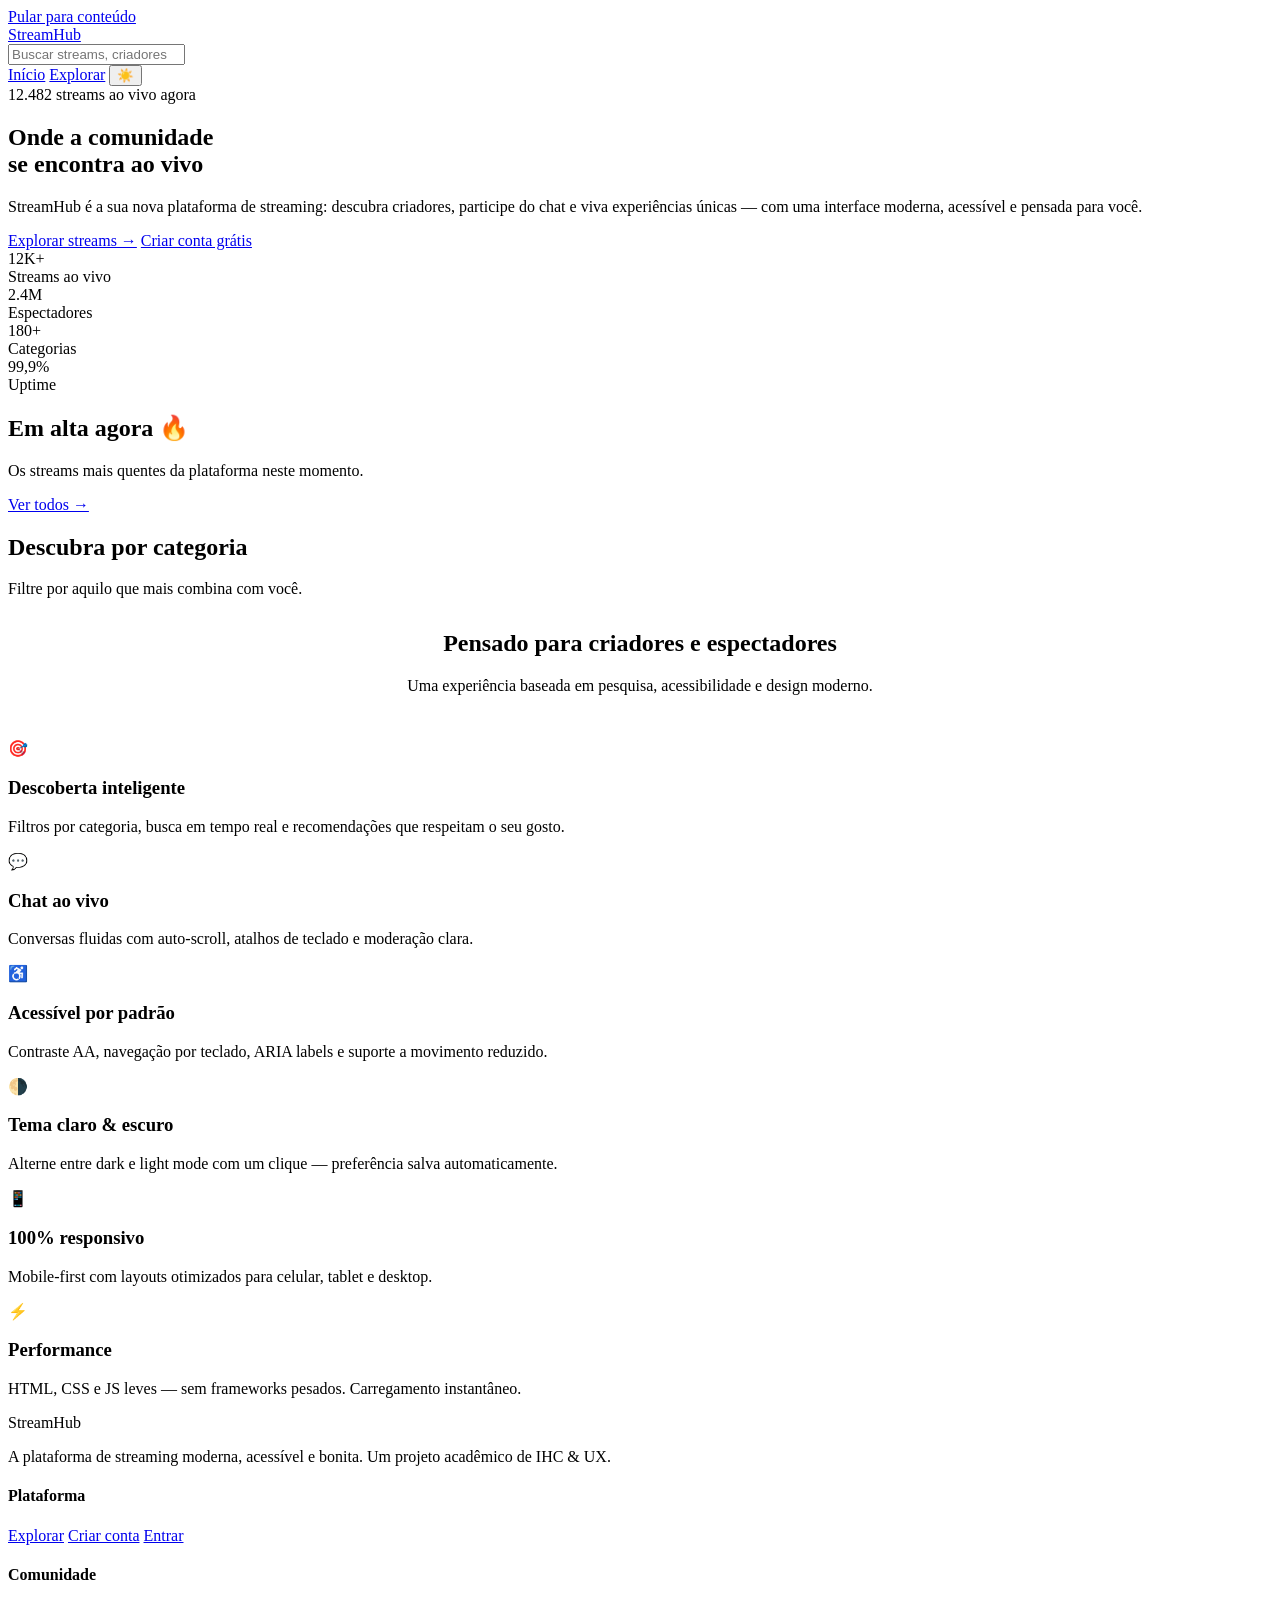
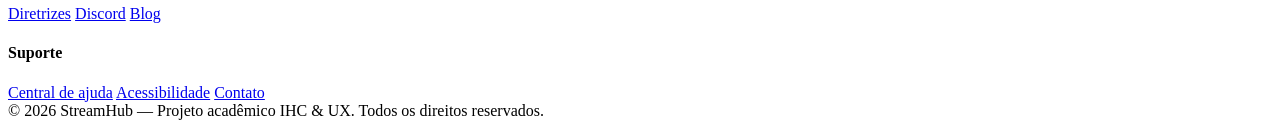
==== index.html @ b690c0f3 "Upload Html arquives Upload de todo o conjunto de arquivos HTML da página" ====
<!DOCTYPE html>
<html lang="pt-BR">
<head>
<meta charset="UTF-8">
<meta name="viewport" content="width=device-width, initial-scale=1">
<title>StreamHub — A nova era do streaming ao vivo</title>
<meta name="description" content="StreamHub: descubra criadores, assista lives e participe do chat em uma plataforma de streaming moderna, acessível e responsiva.">
<link rel="preconnect" href="https://fonts.googleapis.com">
<link rel="preconnect" href="https://fonts.gstatic.com" crossorigin>
<link href="https://fonts.googleapis.com/css2?family=Inter:wght@400;500;600;700;800&display=swap" rel="stylesheet">
<link rel="stylesheet" href="assets/css/style.css">
<link rel="stylesheet" href="assets/css/responsive.css">
</head>
<body>
<a class="skip-link" href="#main">Pular para conteúdo</a>

<header class="navbar">
  <div class="nav-inner">
    <a href="index.html" class="brand" aria-label="StreamHub — início">
      <span class="brand-mark" aria-hidden="true"></span>
      <span class="brand-name">StreamHub</span>
    </a>
    <div class="nav-search">
      <input id="nav-search-input" type="search" placeholder="Buscar streams, criadores ou categorias..." aria-label="Buscar">
    </div>
    <nav class="nav-links" aria-label="Principal">
      <a class="nav-link active" href="index.html"><span class="lbl">Início</span></a>
      <a class="nav-link" href="dashboard.html"><span class="lbl">Explorar</span></a>
      <button id="theme-toggle" class="icon-btn" title="Alternar tema" aria-label="Alternar tema">☀️</button>
      <span id="nav-session" style="display:flex;gap:6px;align-items:center;"></span>
    </nav>
  </div>
</header>

<main id="main">
  <section class="hero">
    <span class="orb orb-1" aria-hidden="true"></span>
    <span class="orb orb-2" aria-hidden="true"></span>
    <div class="hero-inner">
      <span class="hero-badge"><span class="dot"></span> 12.482 streams ao vivo agora</span>
      <h1>Onde a comunidade<br><span class="grad">se encontra ao vivo</span></h1>
      <p>StreamHub é a sua nova plataforma de streaming: descubra criadores, participe do chat e viva experiências únicas — com uma interface moderna, acessível e pensada para você.</p>
      <div class="hero-cta">
        <a class="btn btn-primary btn-lg" href="dashboard.html">Explorar streams →</a>
        <a class="btn btn-ghost btn-lg" href="cadastro.html">Criar conta grátis</a>
      </div>

      <div class="stats-bar">
        <div class="stat"><div class="stat-num">12K+</div><div class="stat-label">Streams ao vivo</div></div>
        <div class="stat"><div class="stat-num">2.4M</div><div class="stat-label">Espectadores</div></div>
        <div class="stat"><div class="stat-num">180+</div><div class="stat-label">Categorias</div></div>
        <div class="stat"><div class="stat-num">99,9%</div><div class="stat-label">Uptime</div></div>
      </div>
    </div>
  </section>

  <section class="section">
    <div class="container">
      <div class="section-head">
        <div>
          <h2 class="section-title">Em alta agora 🔥</h2>
          <p class="section-sub">Os streams mais quentes da plataforma neste momento.</p>
        </div>
        <a class="btn btn-ghost" href="dashboard.html">Ver todos →</a>
      </div>
      <div id="grid-trending" class="grid"></div>
    </div>
  </section>

  <section class="section" style="padding-top:0;">
    <div class="container">
      <div class="section-head">
        <div>
          <h2 class="section-title">Descubra por categoria</h2>
          <p class="section-sub">Filtre por aquilo que mais combina com você.</p>
        </div>
      </div>
      <div id="chips" class="chips" style="margin-bottom:32px;"></div>
      <div id="grid-streams" class="grid"></div>
    </div>
  </section>

  <section class="section" style="background: var(--bg-1); border-top: 1px solid var(--border); border-bottom: 1px solid var(--border);">
    <div class="container">
      <div class="section-head" style="justify-content:center; text-align:center; margin-bottom: 44px;">
        <div>
          <h2 class="section-title">Pensado para criadores e espectadores</h2>
          <p class="section-sub">Uma experiência baseada em pesquisa, acessibilidade e design moderno.</p>
        </div>
      </div>
      <div class="features">
        <div class="feature">
          <div class="feature-icon">🎯</div>
          <h3>Descoberta inteligente</h3>
          <p>Filtros por categoria, busca em tempo real e recomendações que respeitam o seu gosto.</p>
        </div>
        <div class="feature">
          <div class="feature-icon">💬</div>
          <h3>Chat ao vivo</h3>
          <p>Conversas fluidas com auto-scroll, atalhos de teclado e moderação clara.</p>
        </div>
        <div class="feature">
          <div class="feature-icon">♿</div>
          <h3>Acessível por padrão</h3>
          <p>Contraste AA, navegação por teclado, ARIA labels e suporte a movimento reduzido.</p>
        </div>
        <div class="feature">
          <div class="feature-icon">🌗</div>
          <h3>Tema claro & escuro</h3>
          <p>Alterne entre dark e light mode com um clique — preferência salva automaticamente.</p>
        </div>
        <div class="feature">
          <div class="feature-icon">📱</div>
          <h3>100% responsivo</h3>
          <p>Mobile-first com layouts otimizados para celular, tablet e desktop.</p>
        </div>
        <div class="feature">
          <div class="feature-icon">⚡</div>
          <h3>Performance</h3>
          <p>HTML, CSS e JS leves — sem frameworks pesados. Carregamento instantâneo.</p>
        </div>
      </div>
    </div>
  </section>
</main>

<footer class="footer">
  <div class="footer-inner">
    <div class="footer-col">
      <div class="brand"><span class="brand-mark" aria-hidden="true"></span><span class="brand-name">StreamHub</span></div>
      <p class="footer-about">A plataforma de streaming moderna, acessível e bonita. Um projeto acadêmico de IHC &amp; UX.</p>
    </div>
    <div class="footer-col">
      <h4>Plataforma</h4>
      <a href="dashboard.html">Explorar</a>
      <a href="cadastro.html">Criar conta</a>
      <a href="login.html">Entrar</a>
    </div>
    <div class="footer-col">
      <h4>Comunidade</h4>
      <a href="#">Diretrizes</a>
      <a href="#">Discord</a>
      <a href="#">Blog</a>
    </div>
    <div class="footer-col">
      <h4>Suporte</h4>
      <a href="#">Central de ajuda</a>
      <a href="#">Acessibilidade</a>
      <a href="#">Contato</a>
    </div>
  </div>
  <div class="footer-bottom">© 2026 StreamHub — Projeto acadêmico IHC &amp; UX. Todos os direitos reservados.</div>
</footer>

<script src="assets/js/storage.js"></script>
<script src="assets/js/main.js"></script>
</body>
</html>
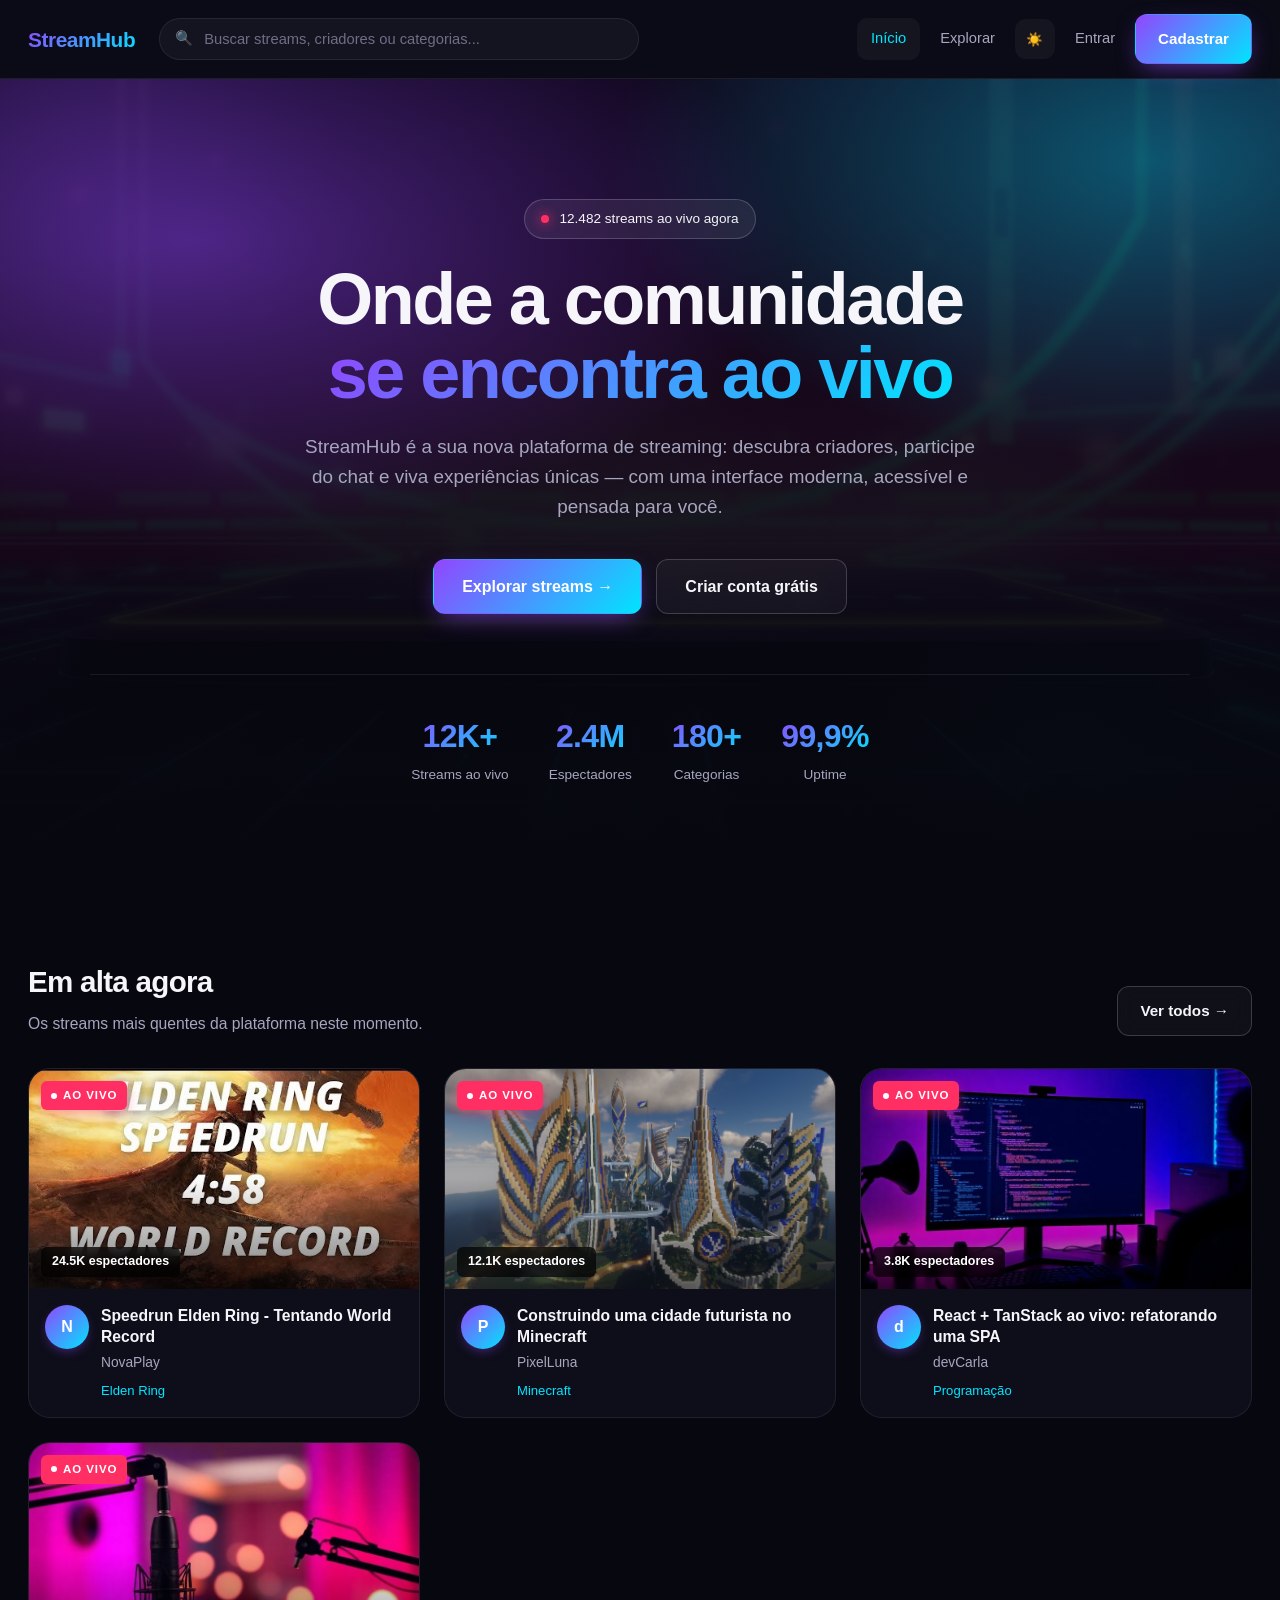
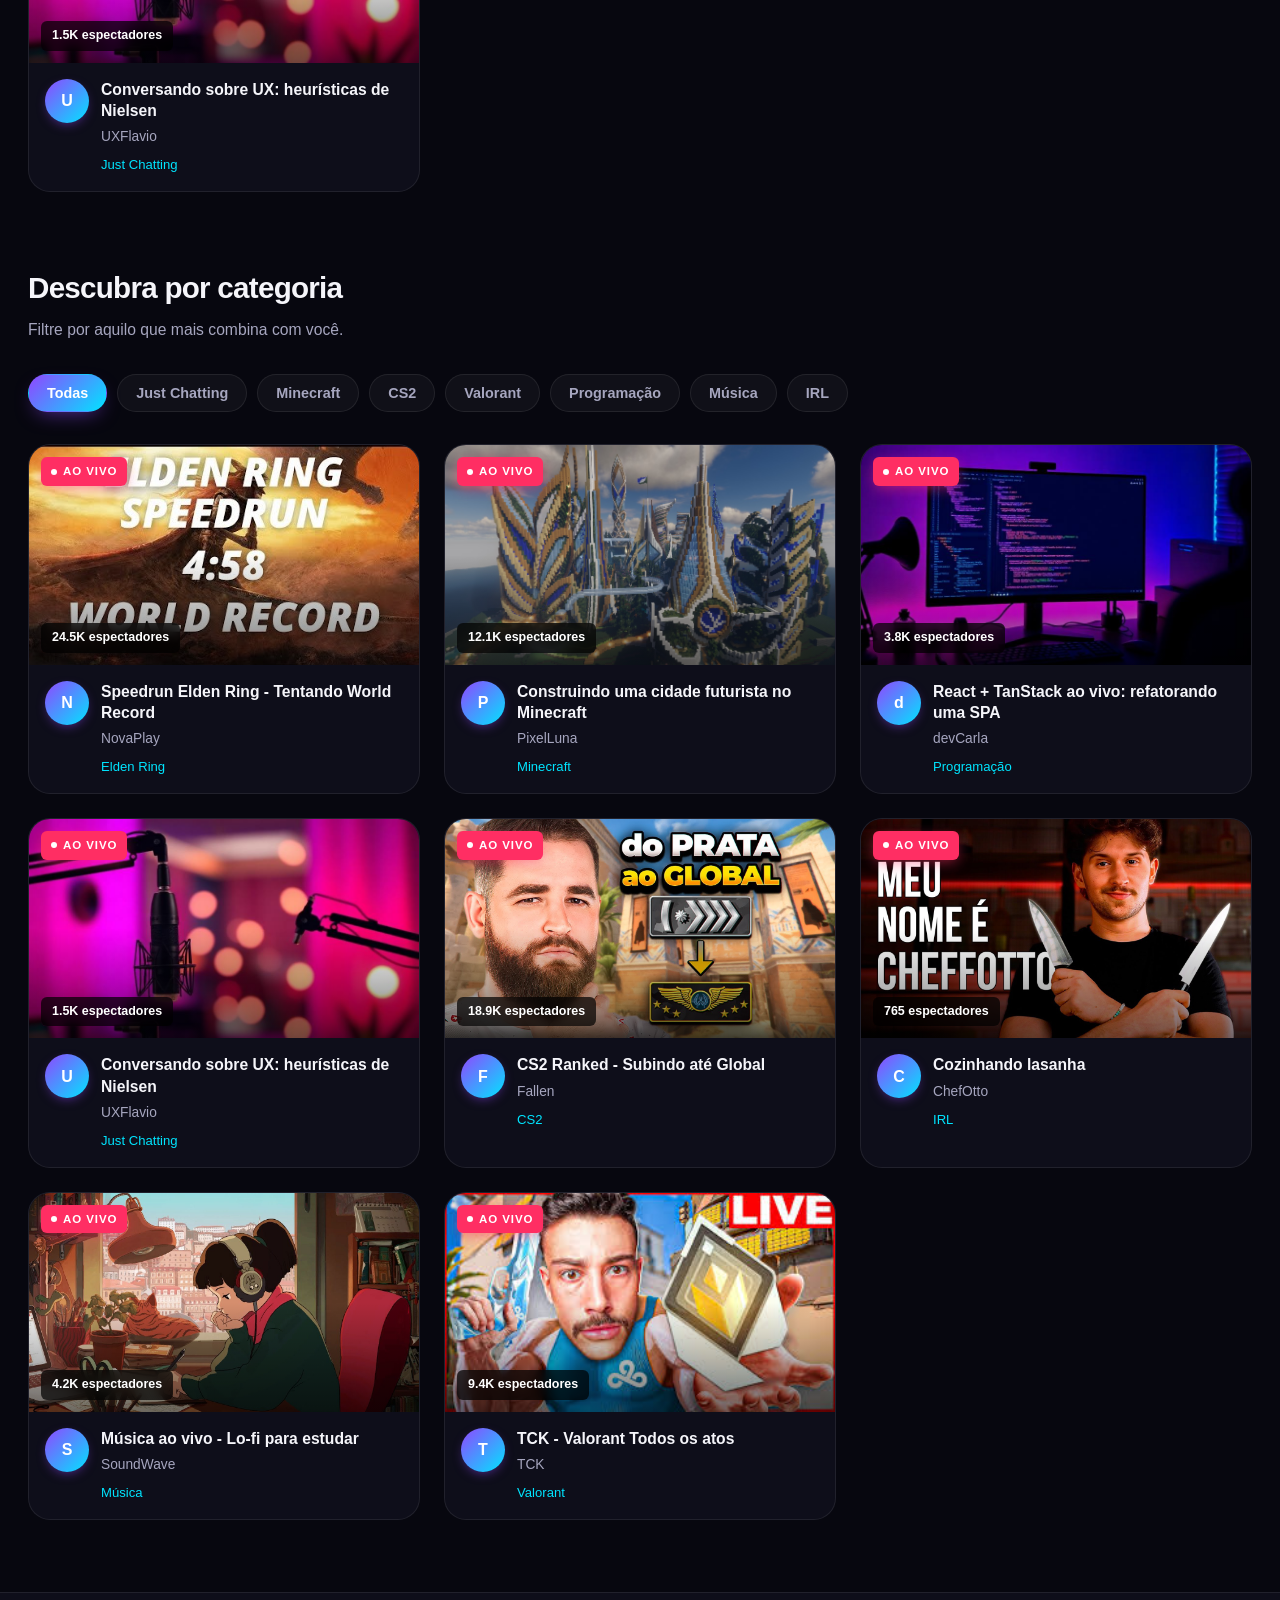
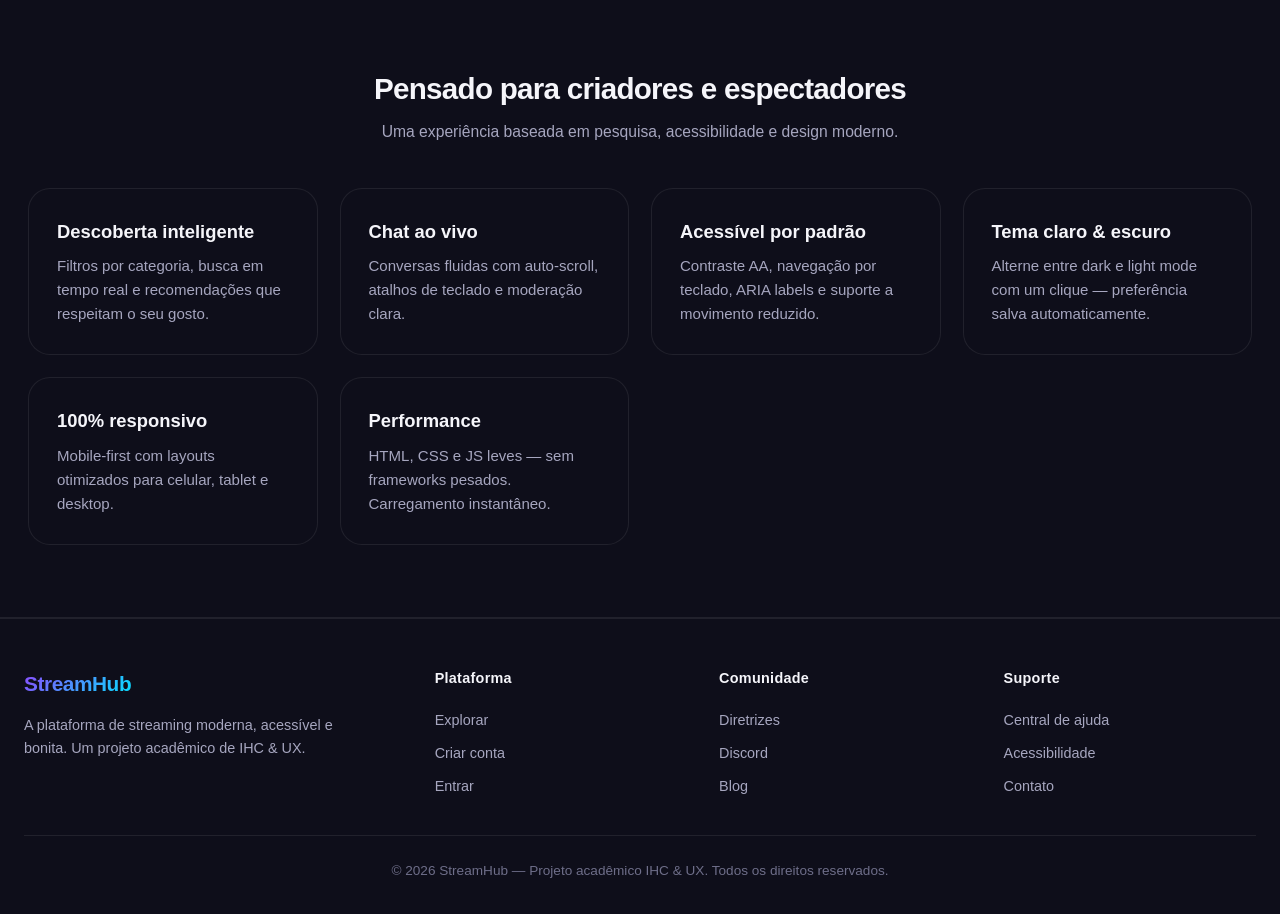
==== commit d4fceb26: "Alterações index" ====
--- a/index.html
+++ b/index.html
@@ -12,12 +12,9 @@
 <link rel="stylesheet" href="assets/css/responsive.css">
 </head>
 <body>
-<a class="skip-link" href="#main">Pular para conteúdo</a>
-
 <header class="navbar">
   <div class="nav-inner">
     <a href="index.html" class="brand" aria-label="StreamHub — início">
-      <span class="brand-mark" aria-hidden="true"></span>
       <span class="brand-name">StreamHub</span>
     </a>
     <div class="nav-search">
@@ -58,7 +55,7 @@
     <div class="container">
       <div class="section-head">
         <div>
-          <h2 class="section-title">Em alta agora 🔥</h2>
+          <h2 class="section-title">Em alta agora</h2>
           <p class="section-sub">Os streams mais quentes da plataforma neste momento.</p>
         </div>
         <a class="btn btn-ghost" href="dashboard.html">Ver todos →</a>
@@ -90,32 +87,26 @@
       </div>
       <div class="features">
         <div class="feature">
-          <div class="feature-icon">🎯</div>
           <h3>Descoberta inteligente</h3>
           <p>Filtros por categoria, busca em tempo real e recomendações que respeitam o seu gosto.</p>
         </div>
         <div class="feature">
-          <div class="feature-icon">💬</div>
           <h3>Chat ao vivo</h3>
           <p>Conversas fluidas com auto-scroll, atalhos de teclado e moderação clara.</p>
         </div>
         <div class="feature">
-          <div class="feature-icon">♿</div>
           <h3>Acessível por padrão</h3>
           <p>Contraste AA, navegação por teclado, ARIA labels e suporte a movimento reduzido.</p>
         </div>
         <div class="feature">
-          <div class="feature-icon">🌗</div>
           <h3>Tema claro & escuro</h3>
           <p>Alterne entre dark e light mode com um clique — preferência salva automaticamente.</p>
         </div>
         <div class="feature">
-          <div class="feature-icon">📱</div>
           <h3>100% responsivo</h3>
           <p>Mobile-first com layouts otimizados para celular, tablet e desktop.</p>
         </div>
         <div class="feature">
-          <div class="feature-icon">⚡</div>
           <h3>Performance</h3>
           <p>HTML, CSS e JS leves — sem frameworks pesados. Carregamento instantâneo.</p>
         </div>
@@ -127,7 +118,7 @@
 <footer class="footer">
   <div class="footer-inner">
     <div class="footer-col">
-      <div class="brand"><span class="brand-mark" aria-hidden="true"></span><span class="brand-name">StreamHub</span></div>
+      <div class="brand"></span><span class="brand-name">StreamHub</span></div>
       <p class="footer-about">A plataforma de streaming moderna, acessível e bonita. Um projeto acadêmico de IHC &amp; UX.</p>
     </div>
     <div class="footer-col">
--- a/assets/css/style.css
+++ b/assets/css/style.css
@@ -0,0 +1,571 @@
+:root {
+  --primary: #9146FF;
+  --primary-glow: #B47BFF;
+  --primary-dark: #6E2DD6;
+  --accent: #00E5FF;
+  --accent-pink: #FF3B8B;
+
+  --bg-0: #07070F;
+  --bg-1: #0E0E1A;
+  --bg-2: #161626;
+  --bg-3: #1F1F33;
+  --surface: rgba(255,255,255,0.04);
+  --surface-strong: rgba(255,255,255,0.08);
+  --border: rgba(255,255,255,0.08);
+  --border-strong: rgba(255,255,255,0.18);
+
+  --text: #F5F5FA;
+  --text-muted: #A6A6BF;
+  --text-dim: #6E6E89;
+
+  --live: #FF2E63;
+  --success: #21D07A;
+  --warning: #FFB020;
+
+  --gradient-primary: linear-gradient(135deg, #9146FF 0%, #00E5FF 100%);
+  --gradient-pink: linear-gradient(135deg, #FF3B8B 0%, #9146FF 100%);
+  --gradient-card: linear-gradient(160deg, rgba(145,70,255,0.18), rgba(0,229,255,0.08));
+  --shadow-soft: 0 12px 40px -12px rgba(0,0,0,0.6);
+  --shadow-glow: 0 0 40px rgba(145,70,255,0.45);
+  --shadow-cyan: 0 0 30px rgba(0,229,255,0.35);
+
+  --radius: 14px;
+  --radius-lg: 22px;
+  --transition: 260ms cubic-bezier(.2,.7,.2,1);
+}
+
+body.light {
+  --bg-0: #F4F5FB;
+  --bg-1: #FFFFFF;
+  --bg-2: #F0EEF7;
+  --bg-3: #E6E2F2;
+  --surface: rgba(10,10,18,0.05);
+  --surface-strong: rgba(10,10,18,0.10);
+  --border: rgba(10,10,18,0.08);
+  --border-strong: rgba(10,10,18,0.18);
+  --text: #14142B;
+  --text-muted: #5A5A78;
+  --text-dim: #8C8CA8;
+}
+
+* { box-sizing: border-box; margin: 0; padding: 0; }
+html { scroll-behavior: smooth; }
+body {
+  font-family: 'Inter', -apple-system, BlinkMacSystemFont, 'Segoe UI', Roboto, sans-serif;
+  background: var(--bg-0);
+  color: var(--text);
+  line-height: 1.6;
+  min-height: 100vh;
+  -webkit-font-smoothing: antialiased;
+  transition: background var(--transition), color var(--transition);
+  overflow-x: hidden;
+}
+img { max-width: 100%; display: block; }
+a { color: inherit; text-decoration: none; }
+button { font-family: inherit; cursor: pointer; border: none; background: none; color: inherit; }
+
+/* Selection */
+::selection { background: var(--primary); color: #fff; }
+
+/* Scrollbar */
+::-webkit-scrollbar { width: 10px; height: 10px; }
+::-webkit-scrollbar-track { background: var(--bg-1); }
+::-webkit-scrollbar-thumb { background: var(--bg-3); border-radius: 10px; }
+::-webkit-scrollbar-thumb:hover { background: var(--primary-dark); }
+
+.skip-link {
+  position: absolute; top: -40px; left: 8px;
+  background: var(--primary); color: #fff;
+  padding: 8px 14px; border-radius: 8px; z-index: 1000;
+  transition: top var(--transition);
+}
+.skip-link:focus { top: 8px; }
+
+/* Focus visible */
+:focus-visible {
+  outline: 2px solid var(--accent);
+  outline-offset: 2px;
+  border-radius: 6px;
+}
+
+/* ============ NAVBAR (glass) ============ */
+.navbar {
+  position: sticky; top: 0; z-index: 100;
+  background: color-mix(in oklab, var(--bg-1) 72%, transparent);
+  backdrop-filter: blur(20px) saturate(180%);
+  -webkit-backdrop-filter: blur(20px) saturate(180%);
+  border-bottom: 1px solid var(--border);
+}
+.nav-inner {
+  max-width: 1320px; margin: 0 auto;
+  padding: 14px 28px;
+  display: flex; align-items: center; gap: 24px;
+}
+.brand {
+  display: flex; align-items: center; gap: 12px;
+  font-size: 1.3rem; font-weight: 800; letter-spacing: -0.02em;
+}
+.brand-mark {
+  width: 38px; height: 38px; border-radius: 11px;
+  background: var(--gradient-primary);
+  display: grid; place-items: center;
+  box-shadow: var(--shadow-glow);
+  position: relative;
+  transition: transform var(--transition);
+}
+.brand:hover .brand-mark { transform: rotate(-8deg) scale(1.05); }
+.brand-mark::after {
+  content: ""; width: 0; height: 0;
+  border-left: 10px solid #fff;
+  border-top: 7px solid transparent;
+  border-bottom: 7px solid transparent;
+  margin-left: 3px;
+}
+.brand-name {
+  background: var(--gradient-primary);
+  -webkit-background-clip: text; background-clip: text; color: transparent;
+}
+
+.nav-search {
+  flex: 1; max-width: 480px; position: relative;
+}
+.nav-search input {
+  width: 100%; padding: 12px 18px 12px 44px;
+  background: var(--surface); border: 1px solid var(--border);
+  border-radius: 999px; color: var(--text); font-size: .92rem;
+  transition: var(--transition);
+}
+.nav-search input::placeholder { color: var(--text-dim); }
+.nav-search input:focus {
+  outline: none; border-color: var(--primary);
+  background: var(--surface-strong);
+  box-shadow: 0 0 0 4px rgba(145,70,255,0.15);
+}
+.nav-search::before {
+  content: "🔍"; position: absolute; left: 16px; top: 50%;
+  transform: translateY(-50%); opacity: .55; font-size: .9rem;
+}
+
+.nav-links { display: flex; align-items: center; gap: 6px; margin-left: auto; }
+.nav-link {
+  padding: 9px 14px; border-radius: 10px; font-size: .92rem; font-weight: 500;
+  color: var(--text-muted); transition: var(--transition);
+}
+.nav-link:hover, .nav-link.active { color: var(--text); background: var(--surface); }
+.nav-link.active { color: var(--accent); }
+
+.icon-btn {
+  width: 40px; height: 40px; border-radius: 11px;
+  display: grid; place-items: center;
+  background: var(--surface); color: var(--text);
+  transition: var(--transition);
+}
+.icon-btn:hover { background: var(--surface-strong); transform: translateY(-2px); }
+
+/* ============ BOTÕES ============ */
+.btn {
+  display: inline-flex; align-items: center; justify-content: center; gap: 8px;
+  padding: 12px 22px; border-radius: 12px;
+  font-weight: 600; font-size: .95rem;
+  transition: var(--transition);
+  border: 1px solid transparent;
+  position: relative; overflow: hidden;
+}
+.btn-primary {
+  background: var(--gradient-primary); color: #fff;
+  box-shadow: 0 8px 24px -8px rgba(145,70,255,0.7);
+}
+.btn-primary::before {
+  content: ""; position: absolute; inset: 0;
+  background: linear-gradient(135deg, #00E5FF, #9146FF);
+  opacity: 0; transition: opacity var(--transition);
+}
+.btn-primary > * { position: relative; z-index: 1; }
+.btn-primary:hover { transform: translateY(-2px); box-shadow: 0 14px 36px -10px rgba(0,229,255,0.55); }
+.btn-primary:hover::before { opacity: 1; }
+.btn-ghost { background: var(--surface); color: var(--text); border-color: var(--border-strong); backdrop-filter: blur(10px); }
+.btn-ghost:hover { background: var(--surface-strong); border-color: var(--primary); transform: translateY(-2px); }
+.btn-block { width: 100%; }
+.btn-lg { padding: 14px 28px; font-size: 1rem; }
+
+/* ============ LAYOUT ============ */
+.container { max-width: 1320px; margin: 0 auto; padding: 0 28px; }
+main { min-height: calc(100vh - 70px); }
+
+/* ============ HERO ============ */
+.hero {
+  position: relative;
+  padding: 120px 24px 100px;
+  overflow: hidden;
+  isolation: isolate;
+}
+.hero::before {
+  content: ""; position: absolute; inset: 0; z-index: -2;
+  background-image: url('../images/hero-bg.jpg');
+  background-size: cover; background-position: center;
+  opacity: 0.55;
+}
+.hero::after {
+  content: ""; position: absolute; inset: 0; z-index: -1;
+  background:
+    radial-gradient(1000px 500px at 15% 20%, rgba(145,70,255,0.45), transparent 60%),
+    radial-gradient(900px 500px at 90% 10%, rgba(0,229,255,0.35), transparent 60%),
+    linear-gradient(180deg, rgba(7,7,15,0.7) 0%, var(--bg-0) 95%);
+}
+body.light .hero::before { opacity: .25; }
+body.light .hero::after {
+  background:
+    radial-gradient(1000px 500px at 15% 20%, rgba(145,70,255,0.25), transparent 60%),
+    radial-gradient(900px 500px at 90% 10%, rgba(0,229,255,0.2), transparent 60%),
+    linear-gradient(180deg, rgba(255,255,255,0.5) 0%, var(--bg-0) 95%);
+}
+
+/* Floating orbs */
+.orb {
+  position: absolute; border-radius: 50%;
+  filter: blur(80px); opacity: .5; z-index: -1;
+  animation: float 12s ease-in-out infinite;
+}
+.orb-1 { width: 320px; height: 320px; background: #9146FF; top: -80px; left: -80px; }
+.orb-2 { width: 280px; height: 280px; background: #00E5FF; bottom: -100px; right: 5%; animation-delay: -6s; }
+@keyframes float {
+  0%, 100% { transform: translate(0,0) scale(1); }
+  50% { transform: translate(30px,-30px) scale(1.1); }
+}
+
+.hero-inner { max-width: 1100px; margin: 0 auto; text-align: center; position: relative; }
+.hero-badge {
+  display: inline-flex; align-items: center; gap: 10px;
+  padding: 8px 16px; border-radius: 999px;
+  background: rgba(255,255,255,0.07); border: 1px solid var(--border-strong);
+  backdrop-filter: blur(10px);
+  font-size: .85rem; color: var(--text);
+  margin-bottom: 24px;
+}
+.hero-badge .dot { width: 8px; height: 8px; border-radius: 50%; background: var(--live); box-shadow: 0 0 12px var(--live); animation: pulse 2s infinite; }
+.hero h1 {
+  font-size: clamp(2.6rem, 6vw, 4.5rem); font-weight: 800;
+  letter-spacing: -0.035em; line-height: 1.02;
+  margin-bottom: 22px;
+}
+.hero h1 .grad {
+  background: var(--gradient-primary);
+  -webkit-background-clip: text; background-clip: text; color: transparent;
+  display: inline-block;
+}
+.hero p { font-size: 1.18rem; color: var(--text-muted); max-width: 680px; margin: 0 auto 36px; }
+.hero-cta { display: flex; gap: 14px; justify-content: center; flex-wrap: wrap; }
+
+/* Stats bar */
+.stats-bar {
+  margin-top: 60px;
+  display: flex; gap: 40px; justify-content: center; flex-wrap: wrap;
+  padding-top: 36px; border-top: 1px solid var(--border);
+}
+.stat { text-align: center; }
+.stat-num {
+  font-size: 2rem; font-weight: 800; letter-spacing: -0.02em;
+  background: var(--gradient-primary);
+  -webkit-background-clip: text; background-clip: text; color: transparent;
+}
+.stat-label { font-size: .85rem; color: var(--text-muted); margin-top: 2px; }
+
+/* ============ SEÇÕES ============ */
+.section { padding: 72px 0; }
+.section-head {
+  display: flex; align-items: end; justify-content: space-between;
+  margin-bottom: 32px; gap: 16px; flex-wrap: wrap;
+}
+.section-title { font-size: 1.85rem; font-weight: 800; letter-spacing: -0.025em; }
+.section-sub { color: var(--text-muted); font-size: .98rem; margin-top: 6px; }
+
+/* ============ CHIPS ============ */
+.chips { display: flex; gap: 10px; flex-wrap: wrap; }
+.chip {
+  padding: 10px 18px; border-radius: 999px;
+  background: var(--surface); border: 1px solid var(--border);
+  font-size: .9rem; font-weight: 600; color: var(--text-muted);
+  transition: var(--transition);
+}
+.chip:hover { color: var(--text); border-color: var(--border-strong); transform: translateY(-2px); }
+.chip.active {
+  background: var(--gradient-primary); color: #fff; border-color: transparent;
+  box-shadow: 0 8px 20px -8px rgba(145,70,255,0.6);
+}
+
+/* ============ CARDS ============ */
+.grid { display: grid; gap: 24px; grid-template-columns: repeat(auto-fill, minmax(290px, 1fr)); }
+
+.card {
+  background: var(--bg-1); border: 1px solid var(--border);
+  border-radius: var(--radius-lg); overflow: hidden;
+  transition: var(--transition);
+  display: flex; flex-direction: column;
+  position: relative;
+}
+.card::after {
+  content: ""; position: absolute; inset: 0;
+  border-radius: var(--radius-lg);
+  padding: 1px;
+  background: linear-gradient(135deg, transparent 40%, rgba(145,70,255,0.6), transparent 70%);
+  -webkit-mask: linear-gradient(#000 0 0) content-box, linear-gradient(#000 0 0);
+  -webkit-mask-composite: xor; mask-composite: exclude;
+  opacity: 0; transition: opacity var(--transition);
+  pointer-events: none;
+}
+.card:hover {
+  transform: translateY(-6px);
+  box-shadow: 0 20px 50px -20px rgba(145,70,255,0.4);
+  border-color: var(--border-strong);
+}
+.card:hover::after { opacity: 1; }
+
+.card-thumb {
+  aspect-ratio: 16/9; position: relative; overflow: hidden;
+  background: var(--gradient-card);
+}
+.card-thumb img {
+  width: 100%; height: 100%; object-fit: cover;
+  transition: transform 500ms cubic-bezier(.2,.7,.2,1);
+}
+.card:hover .card-thumb img { transform: scale(1.06); }
+.card-thumb::before {
+  content: ""; position: absolute; inset: 0; z-index: 1;
+  background: linear-gradient(180deg, transparent 50%, rgba(0,0,0,0.55));
+}
+.live-badge {
+  position: absolute; top: 12px; left: 12px; z-index: 2;
+  background: var(--live); color: #fff;
+  padding: 5px 10px; border-radius: 6px;
+  font-size: .72rem; font-weight: 800; letter-spacing: .08em;
+  display: flex; align-items: center; gap: 6px;
+  box-shadow: 0 4px 14px -2px rgba(255,46,99,0.55);
+}
+.live-badge::before { content: ""; width: 6px; height: 6px; background: #fff; border-radius: 50%; animation: pulse 1.6s infinite; }
+.viewers {
+  position: absolute; bottom: 12px; left: 12px; z-index: 2;
+  background: rgba(0,0,0,0.7); color: #fff;
+  padding: 5px 11px; border-radius: 6px;
+  font-size: .78rem; font-weight: 600;
+  backdrop-filter: blur(6px);
+}
+.card-body { padding: 16px; display: flex; gap: 12px; }
+.card-avatar {
+  width: 44px; height: 44px; border-radius: 50%; flex-shrink: 0;
+  background: var(--gradient-primary);
+  display: grid; place-items: center;
+  font-weight: 700; color: #fff;
+  box-shadow: 0 4px 12px -4px rgba(145,70,255,0.6);
+}
+.card-info { flex: 1; min-width: 0; }
+.card-title {
+  font-weight: 600; margin-bottom: 5px; line-height: 1.35; font-size: .98rem;
+  overflow: hidden; display: -webkit-box; -webkit-line-clamp: 2; -webkit-box-orient: vertical;
+}
+.card-meta { font-size: .86rem; color: var(--text-muted); }
+.card-category { font-size: .82rem; color: var(--accent); margin-top: 6px; font-weight: 500; }
+
+@keyframes pulse { 0%,100% { opacity: 1; } 50% { opacity: .3; } }
+
+/* ============ FEATURES (landing) ============ */
+.features {
+  display: grid; gap: 22px;
+  grid-template-columns: repeat(auto-fit, minmax(260px, 1fr));
+}
+.feature {
+  padding: 28px; border-radius: var(--radius-lg);
+  background: var(--bg-1); border: 1px solid var(--border);
+  transition: var(--transition);
+}
+.feature:hover { border-color: var(--border-strong); transform: translateY(-4px); }
+.feature-icon {
+  width: 52px; height: 52px; border-radius: 14px;
+  background: var(--gradient-card); border: 1px solid var(--border-strong);
+  display: grid; place-items: center; font-size: 1.5rem;
+  margin-bottom: 16px;
+}
+.feature h3 { font-size: 1.15rem; margin-bottom: 8px; font-weight: 700; }
+.feature p { color: var(--text-muted); font-size: .94rem; }
+
+/* ============ FORMULÁRIOS (Auth) ============ */
+.auth-wrap {
+  min-height: calc(100vh - 70px);
+  display: grid; place-items: center; padding: 40px 20px;
+  position: relative; isolation: isolate;
+}
+.auth-wrap::before {
+  content: ""; position: absolute; inset: 0; z-index: -2;
+  background-image: url('../images/hero-bg.jpg');
+  background-size: cover; background-position: center;
+  opacity: 0.4;
+}
+.auth-wrap::after {
+  content: ""; position: absolute; inset: 0; z-index: -1;
+  background: linear-gradient(180deg, rgba(7,7,15,0.85), var(--bg-0));
+}
+body.light .auth-wrap::before { opacity: .15; }
+body.light .auth-wrap::after { background: linear-gradient(180deg, rgba(255,255,255,0.6), var(--bg-0)); }
+
+.auth-card {
+  width: 100%; max-width: 460px;
+  background: color-mix(in oklab, var(--bg-1) 88%, transparent);
+  backdrop-filter: blur(20px);
+  border: 1px solid var(--border-strong);
+  border-radius: var(--radius-lg);
+  padding: 40px;
+  box-shadow: var(--shadow-soft);
+}
+.auth-card h1 { font-size: 1.85rem; margin-bottom: 8px; letter-spacing: -0.02em; }
+.auth-card .sub { color: var(--text-muted); margin-bottom: 28px; font-size: .95rem; }
+
+.field { margin-bottom: 18px; }
+.field label { display: block; font-size: .85rem; font-weight: 500; margin-bottom: 8px; color: var(--text-muted); }
+.field input {
+  width: 100%; padding: 13px 16px;
+  background: var(--bg-2); border: 1px solid var(--border);
+  border-radius: 11px; color: var(--text); font-size: .95rem;
+  transition: var(--transition);
+}
+.field input:focus { outline: none; border-color: var(--primary); box-shadow: 0 0 0 4px rgba(145,70,255,0.2); }
+.field .hint { font-size: .8rem; color: var(--text-dim); margin-top: 6px; }
+.field .error { color: var(--accent-pink); font-size: .85rem; margin-top: 6px; font-weight: 500; }
+.auth-foot { text-align: center; margin-top: 22px; font-size: .92rem; color: var(--text-muted); }
+.auth-foot a { color: var(--accent); font-weight: 600; }
+
+/* STREAM PAGE */
+.stream-layout {
+  display: grid; grid-template-columns: 1fr 360px;
+  gap: 0; min-height: calc(100vh - 70px);
+}
+.stream-main { padding: 28px; }
+.video-frame {
+  aspect-ratio: 16/9; border-radius: var(--radius-lg); overflow: hidden;
+  position: relative;
+  background: radial-gradient(circle at center, #1a1a29 0%, #000 70%);
+  display: grid; place-items: center;
+  border: 1px solid var(--border);
+  box-shadow: 0 20px 60px -20px rgba(145,70,255,0.4);
+}
+.video-frame::before {
+  content: ""; position: absolute; inset: 0;
+  background-image: var(--video-thumb);
+  background-size: cover; background-position: center;
+  opacity: 0.85;
+}
+.video-frame::after {
+  content: "▶"; font-size: 4.5rem; color: #fff;
+  position: relative; z-index: 1;
+  width: 100px; height: 100px; border-radius: 50%;
+  background: rgba(145,70,255,0.85); backdrop-filter: blur(10px);
+  display: grid; place-items: center; padding-left: 8px;
+  box-shadow: var(--shadow-glow);
+  cursor: pointer;
+  transition: transform var(--transition);
+}
+.video-frame:hover::after { transform: scale(1.08); }
+
+.stream-info { padding: 22px 0; display: flex; gap: 16px; align-items: center; border-bottom: 1px solid var(--border); flex-wrap: wrap; }
+.stream-info .card-avatar { width: 60px; height: 60px; font-size: 1.3rem; }
+.streamer-name { font-weight: 800; font-size: 1.2rem; }
+.stream-title-text { color: var(--text-muted); font-size: .95rem; margin-top: 3px; max-width: 60ch; }
+.stream-actions { margin-left: auto; display: flex; gap: 8px; align-items: center; flex-wrap: wrap; }
+
+.chat-panel {
+  background: var(--bg-1); border-left: 1px solid var(--border);
+  display: flex; flex-direction: column;
+  height: calc(100vh - 70px); position: sticky; top: 70px;
+}
+.chat-head {
+  padding: 18px; border-bottom: 1px solid var(--border);
+  font-weight: 700; display: flex; align-items: center; gap: 8px;
+}
+.chat-head::after {
+  content: ""; width: 8px; height: 8px; border-radius: 50%;
+  background: var(--success); box-shadow: 0 0 8px var(--success);
+  margin-left: auto;
+}
+.chat-messages { flex: 1; overflow-y: auto; padding: 16px; display: flex; flex-direction: column; gap: 4px; }
+.chat-msg { font-size: .9rem; padding: 7px 10px; border-radius: 8px; transition: background var(--transition); word-break: break-word; }
+.chat-msg:hover { background: var(--surface); }
+.chat-msg .user { font-weight: 700; color: var(--accent); margin-right: 6px; }
+.chat-form { padding: 14px; border-top: 1px solid var(--border); display: flex; gap: 8px; }
+.chat-form input {
+  flex: 1; padding: 11px 14px; background: var(--bg-2);
+  border: 1px solid var(--border); border-radius: 10px;
+  color: var(--text); font-size: .9rem;
+}
+.chat-form input:focus { outline: none; border-color: var(--primary); }
+.chat-form button { padding: 11px 16px; }
+
+/* PERFIL */
+.profile-wrap { padding: 48px 28px; max-width: 1100px; margin: 0 auto; }
+.profile-head {
+  display: flex; gap: 28px; align-items: center;
+  padding: 32px; border-radius: var(--radius-lg);
+  background: var(--gradient-card); border: 1px solid var(--border-strong);
+  margin-bottom: 36px;
+  position: relative; overflow: hidden;
+}
+.profile-head::before {
+  content: ""; position: absolute; inset: 0;
+  background-image: url('../images/hero-bg.jpg');
+  background-size: cover; opacity: .15; z-index: 0;
+}
+.profile-head > * { position: relative; z-index: 1; }
+.profile-avatar {
+  width: 110px; height: 110px; border-radius: 50%;
+  background: var(--gradient-primary);
+  display: grid; place-items: center; font-size: 2.6rem; font-weight: 800; color: #fff;
+  box-shadow: var(--shadow-glow);
+  border: 4px solid var(--bg-1);
+}
+.profile-name { font-size: 1.8rem; font-weight: 800; letter-spacing: -0.02em; }
+.profile-email { color: var(--text-muted); margin-top: 2px; }
+.profile-stats { display: flex; gap: 24px; margin-top: 12px; font-size: .92rem; color: var(--text-muted); }
+.profile-stats strong { color: var(--text); font-size: 1.1rem; }
+
+/* ============ TOAST ============ */
+.toast-stack {
+  position: fixed; bottom: 24px; right: 24px; z-index: 1000;
+  display: flex; flex-direction: column; gap: 10px;
+}
+.toast {
+  background: color-mix(in oklab, var(--bg-1) 92%, transparent);
+  backdrop-filter: blur(20px);
+  border: 1px solid var(--border-strong);
+  padding: 14px 20px; border-radius: 12px;
+  box-shadow: var(--shadow-soft);
+  min-width: 240px; max-width: 380px;
+  animation: slideIn .35s cubic-bezier(.2,.7,.2,1);
+  border-left: 4px solid var(--primary);
+  font-size: .92rem;
+}
+.toast.success { border-left-color: var(--success); }
+.toast.error { border-left-color: var(--accent-pink); }
+@keyframes slideIn { from { transform: translateX(110%); opacity: 0; } to { transform: translateX(0); opacity: 1; } }
+
+/* ============ FOOTER ============ */
+.footer {
+  border-top: 1px solid var(--border);
+  padding: 48px 24px 32px;
+  background: var(--bg-1);
+}
+.footer-inner {
+  max-width: 1320px; margin: 0 auto;
+  display: grid; gap: 32px;
+  grid-template-columns: 1.5fr 1fr 1fr 1fr;
+  margin-bottom: 32px;
+}
+.footer-col h4 { font-size: .9rem; font-weight: 700; margin-bottom: 14px; letter-spacing: .02em; }
+.footer-col a { display: block; color: var(--text-muted); font-size: .9rem; padding: 5px 0; transition: color var(--transition); }
+.footer-col a:hover { color: var(--accent); }
+.footer-about { color: var(--text-muted); font-size: .9rem; margin-top: 14px; max-width: 320px; }
+.footer-bottom {
+  border-top: 1px solid var(--border);
+  padding-top: 24px; text-align: center;
+  color: var(--text-dim); font-size: .85rem;
+}
+
+/* Fade-in animation */
+.fade-in { animation: fadeIn .6s ease both; }
+@keyframes fadeIn { from { opacity: 0; transform: translateY(12px); } to { opacity: 1; transform: translateY(0); } }
--- a/assets/css/responsive.css
+++ b/assets/css/responsive.css
@@ -0,0 +1,44 @@
+/* Responsividade - StreamHub */
+
+@media (max-width: 1024px) {
+  .stream-layout { grid-template-columns: 1fr; }
+  .chat-panel { position: static; height: 500px; border-left: none; border-top: 1px solid var(--border); }
+  .footer-inner { grid-template-columns: 1fr 1fr; }
+}
+
+@media (max-width: 768px) {
+  .nav-inner { gap: 12px; padding: 12px 16px; flex-wrap: wrap; }
+  .nav-search { order: 3; flex-basis: 100%; max-width: none; }
+  .nav-links { gap: 4px; margin-left: auto; }
+  .nav-link { padding: 8px 10px; font-size: .85rem; }
+  .nav-link .lbl { display: none; }
+  .hero { padding: 72px 20px 60px; }
+  .section { padding: 48px 0; }
+  .container { padding: 0 18px; }
+  .grid { grid-template-columns: repeat(auto-fill, minmax(220px, 1fr)); gap: 16px; }
+  .auth-card { padding: 28px; }
+  .profile-head { flex-direction: column; text-align: center; padding: 24px; }
+  .profile-stats { justify-content: center; flex-wrap: wrap; }
+  .stats-bar { gap: 24px; margin-top: 40px; }
+  .stat-num { font-size: 1.5rem; }
+  .footer-inner { grid-template-columns: 1fr; gap: 24px; }
+}
+
+@media (max-width: 480px) {
+  .hero h1 { font-size: 2.2rem; }
+  .hero p { font-size: 1rem; }
+  .hero-cta .btn { flex: 1; }
+  .grid { grid-template-columns: 1fr 1fr; gap: 12px; }
+  .card-body { padding: 12px; gap: 10px; }
+  .card-avatar { width: 36px; height: 36px; font-size: .9rem; }
+  .card-title { font-size: .88rem; }
+  .card-meta, .card-category { font-size: .76rem; }
+  .section-title { font-size: 1.4rem; }
+  .stream-main { padding: 16px; }
+  .video-frame::after { width: 70px; height: 70px; font-size: 3rem; }
+}
+
+@media (prefers-reduced-motion: reduce) {
+  *, *::before, *::after { animation-duration: .01ms !important; transition-duration: .01ms !important; }
+  .orb { animation: none; }
+}
